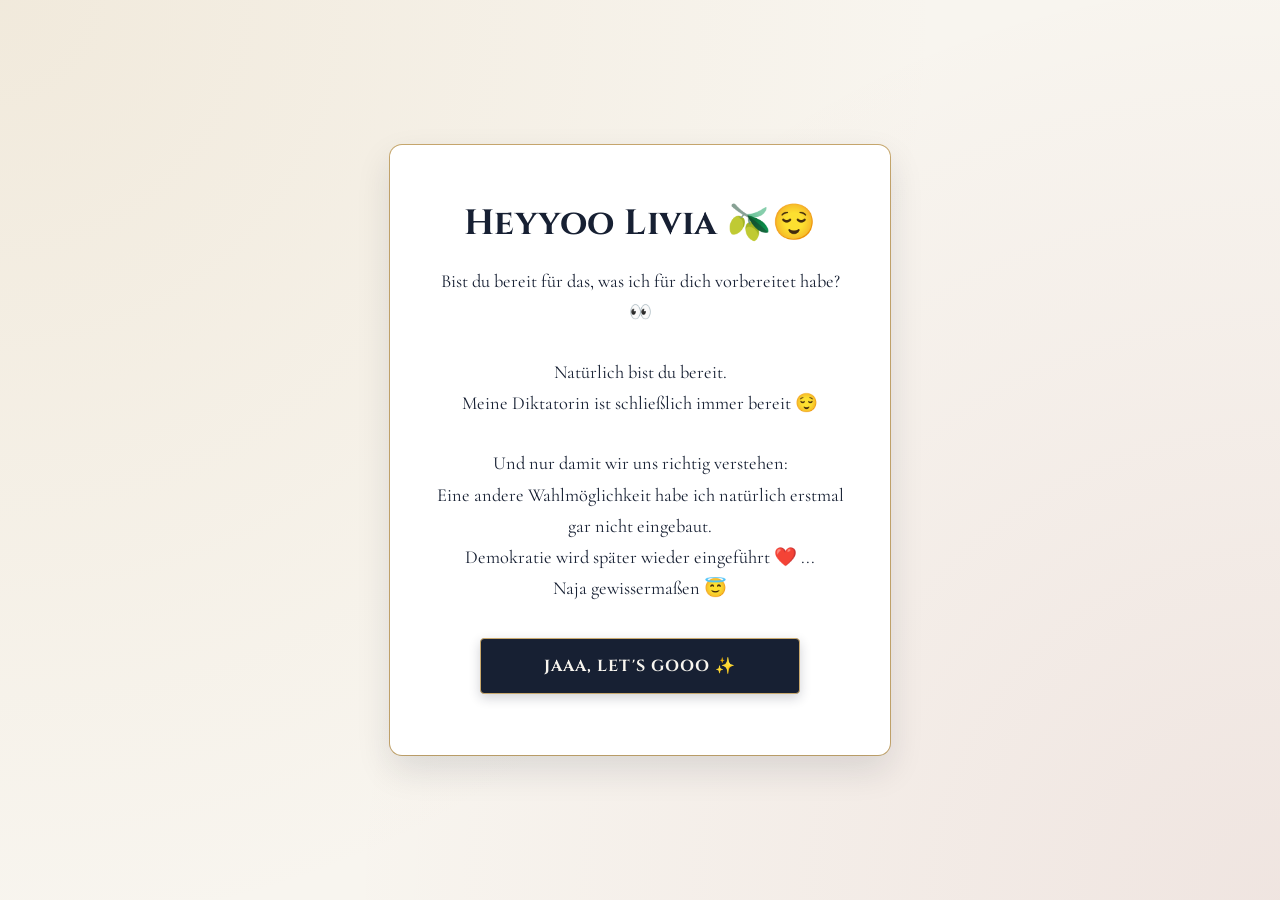
==== index.html @ 0dd21e82 "Add files via upload" ====
<!DOCTYPE html>
<html lang="de">
<head>
    <meta charset="UTF-8">
    <meta name="viewport" content="width=device-width, initial-scale=1.0">
    <title>...</title>
    <link rel="preconnect" href="https://fonts.googleapis.com">
    <link rel="preconnect" href="https://fonts.gstatic.com" crossorigin>
    <link href="https://fonts.googleapis.com/css2?family=Cinzel:wght@500;700;900&family=Cormorant+Garamond:ital,wght@0,400;0,600;0,700;1,400&display=swap" rel="stylesheet">
    <link rel="stylesheet" href="style.css">
</head>
<body class="center-content">
    <div class="card">
        <h1>Heyyoo Livia 🫒😌</h1>
        <p>Bist du bereit für das, was ich für dich vorbereitet habe? 👀</p>
        <p>Natürlich bist du bereit. <br>Meine Diktatorin ist schließlich immer bereit 😌</p>
        <p> Und nur damit wir uns richtig verstehen: <br> Eine andere Wahlmöglichkeit habe ich natürlich erstmal gar nicht eingebaut.
            <br> Demokratie wird später wieder eingeführt ❤️ ... <br> Naja gewissermaßen 😇</p>
        <button onclick="location.href='welcome.html'" class="btn-primary">JAAA, Let's gooo ✨</button>
    </div>
</body>
</html>
---- style.css ----
@import url('https://fonts.googleapis.com/css2?family=Cinzel:wght@500;700;900&family=Cormorant+Garamond:ital,wght@0,400;0,600;0,700;1,400&display=swap');

:root {
    /* Edle Jura- & Romantik-Farbpalette */
    --navy: #172033;           /* Dunkles Navy – Hauptakzent & Buttons */
    --navy-hover: #0f1624;     /* Dunkleres Navy für Hover */
    --creme: #F8F5EF;          /* Hintergründe & Text auf dunklen Flächen */
    --bordeaux: #8B2635;       /* Bordeaux – Romantik, Akzente, Alarm */
    --gold: #C9A96E;           /* Champagner/Gold – Highlights & Rahmung */
    --gold-light: #e0ca9e;     /* Helleres Gold für Hover */
    --card-bg: #ffffff;
    --text-main: #172033;
}

body {
    font-family: 'Cormorant Garamond', serif;
    background-color: var(--creme);
    /* Elegante, dezent strukturierte Hintergründe */
    background-image: radial-gradient(circle at top left, rgba(201, 169, 110, 0.15) 0%, transparent 60%),
                      radial-gradient(circle at bottom right, rgba(139, 38, 53, 0.08) 0%, transparent 60%);
    color: var(--text-main);
    margin: 0;
    display: flex;
    justify-content: center;
    align-items: center;
    min-height: 100vh;
    padding: 20px;
    box-sizing: border-box;
    text-align: center;
    overflow-x: hidden;
}

body.overflow-hidden {
    overflow: hidden !important;
}

.card {
    background: var(--card-bg);
    padding: 3.5rem 2.5rem;
    border-radius: 12px; /* Klassisch-strukturierte Ecken statt stark abgerundet */
    /* Edler Gold-Rahmen & Schatten */
    box-shadow: 0 15px 35px rgba(23, 32, 51, 0.12), 0 0 0 1px var(--gold);
    max-width: 100%;
    width: 420px;
    animation: floatCard 5s ease-in-out infinite;
    position: relative;
    z-index: 10;
}

h1, h2, h3, h4 {
    font-family: 'Cinzel', serif;
    color: var(--navy);
    margin-top: 0;
    margin-bottom: 1.2rem;
    line-height: 1.3;
    letter-spacing: 0.5px;
}

h1 { font-size: 2.2rem; font-weight: 700; }
h2 { font-size: 1.9rem; font-weight: 700; }
h3 { font-size: 1.5rem; font-weight: 600; }
h4 { font-size: 1.3rem; font-weight: 600; }

p {
    font-size: 1.15rem;
    font-weight: 400;
    line-height: 1.7;
    margin-bottom: 1.8rem;
    color: var(--text-main);
}

.button-group {
    display: flex;
    flex-direction: column;
    gap: 15px;
    align-items: center;
    width: 100%;
}

button {
    border: none;
    padding: 16px 28px;
    border-radius: 4px; /* Klassische Kanten */
    font-size: 1rem;
    font-family: 'Cinzel', serif;
    font-weight: 700;
    letter-spacing: 1px;
    text-transform: uppercase;
    cursor: pointer;
    transition: all 0.3s ease;
    margin: 5px 0;
    width: 100%;
    max-width: 320px;
}

.btn-primary { 
    background-color: var(--navy); 
    color: var(--creme); 
    border: 1px solid var(--gold);
    box-shadow: 0 4px 12px rgba(23, 32, 51, 0.2);
}

.btn-primary:hover { 
    background-color: var(--navy-hover);
    color: var(--gold);
    transform: translateY(-2px); 
    box-shadow: 0 6px 18px rgba(23, 32, 51, 0.3); 
}

.btn-secondary { 
    background-color: var(--bordeaux); 
    color: var(--creme); 
    border: 1px solid var(--gold);
    box-shadow: 0 4px 12px rgba(139, 38, 53, 0.2);
}

.btn-secondary:hover { 
    background-color: #721f2b;
    color: var(--gold);
    transform: translateY(-2px); 
    box-shadow: 0 6px 18px rgba(139, 38, 53, 0.3);
}

.btn-no { 
    background-color: transparent; 
    color: var(--navy); 
    border: 1px solid var(--navy);
    position: relative; 
    width: auto;
    min-width: 140px;
    transition: all 0.2s ease;
}

.btn-no:hover {
    background-color: rgba(23, 32, 51, 0.05);
    border-color: var(--bordeaux);
    color: var(--bordeaux);
}

.btn-whatsapp { 
    background-color: var(--bordeaux); 
    color: var(--creme); 
    border: 1px solid var(--gold);
    text-decoration: none; 
    display: flex;
    justify-content: center;
    align-items: center;
    border-radius: 4px; 
    padding: 16px 25px; 
    margin-top: 20px;
    font-family: 'Cinzel', serif;
    font-weight: 700;
    letter-spacing: 1px;
    text-transform: uppercase;
    box-shadow: 0 6px 15px rgba(139, 38, 53, 0.25);
    transition: all 0.3s ease;
    width: 85%;
    margin-left: auto;
    margin-right: auto;
    line-height: 1.4;
}

.btn-whatsapp:hover {
    background-color: #721f2b;
    color: var(--gold);
    transform: translateY(-2px);
    box-shadow: 0 8px 20px rgba(139, 38, 53, 0.35);
}

.status-box {
    margin-top: 20px;
    background: var(--creme);
    padding: 20px;
    border-radius: 8px;
    border: 1px solid var(--gold);
}

.progress-bar {
    width: 100%; 
    height: 10px; 
    background: #e2dcd0; 
    border-radius: 5px; 
    overflow: hidden; 
    margin: 15px 0;
    border: 1px solid var(--gold);
}

#progress-fill {
    width: 0%; 
    height: 100%; 
    background: var(--navy); 
    border-radius: 5px;
}

#percent {
    font-size: 1.2rem;
    font-family: 'Cinzel', serif;
    color: var(--navy);
    font-weight: 700;
    margin: 0;
}

.meme-img { 
    width: 100%; 
    max-width: 280px;
    border-radius: 8px; 
    margin: 15px 0; 
    border: 2px solid var(--gold);
    box-shadow: 0 8px 16px rgba(0,0,0,0.1);
}

.error-text { 
    color: var(--bordeaux); 
    font-size: 1.8rem;
    margin-bottom: 0.5rem;
    font-family: 'Cinzel', serif;
}

.hidden { display: none !important; }

/* Herz & Konfetti Animation */
.heart {
    position: fixed; 
    top: -10%; 
    font-size: 2.2rem; 
    z-index: 9999;
    animation: fall linear forwards;
    pointer-events: none;
    filter: drop-shadow(0 2px 4px rgba(139, 38, 53, 0.3));
}

/* Styling für das Datumsauswahl-Formular */
.date-form {
    display: flex;
    flex-direction: column;
    gap: 15px;
    text-align: left;
    width: 100%;
}

.input-group {
    display: flex;
    flex-direction: column;
    gap: 5px;
}

.input-group label {
    font-size: 0.95rem;
    font-family: 'Cinzel', serif;
    font-weight: 600;
    color: var(--navy);
    margin-left: 2px;
}

.date-input {
    padding: 12px 15px;
    border-radius: 4px;
    border: 1px solid var(--gold);
    font-family: 'Cormorant Garamond', serif;
    font-size: 1.1rem;
    outline: none;
    background-color: var(--creme);
    color: var(--text-main);
    transition: border-color 0.3s ease;
}

.date-input:focus {
    border-color: var(--navy);
}

@keyframes fall {
    0% { transform: translateY(-10vh) rotate(-15deg); opacity: 0; }
    10% { opacity: 1; }
    100% { transform: translateY(110vh) rotate(45deg); opacity: 0; }
}

@keyframes floatCard {
    0% { transform: translateY(0px); }
    50% { transform: translateY(-8px); }
    100% { transform: translateY(0px); }
}
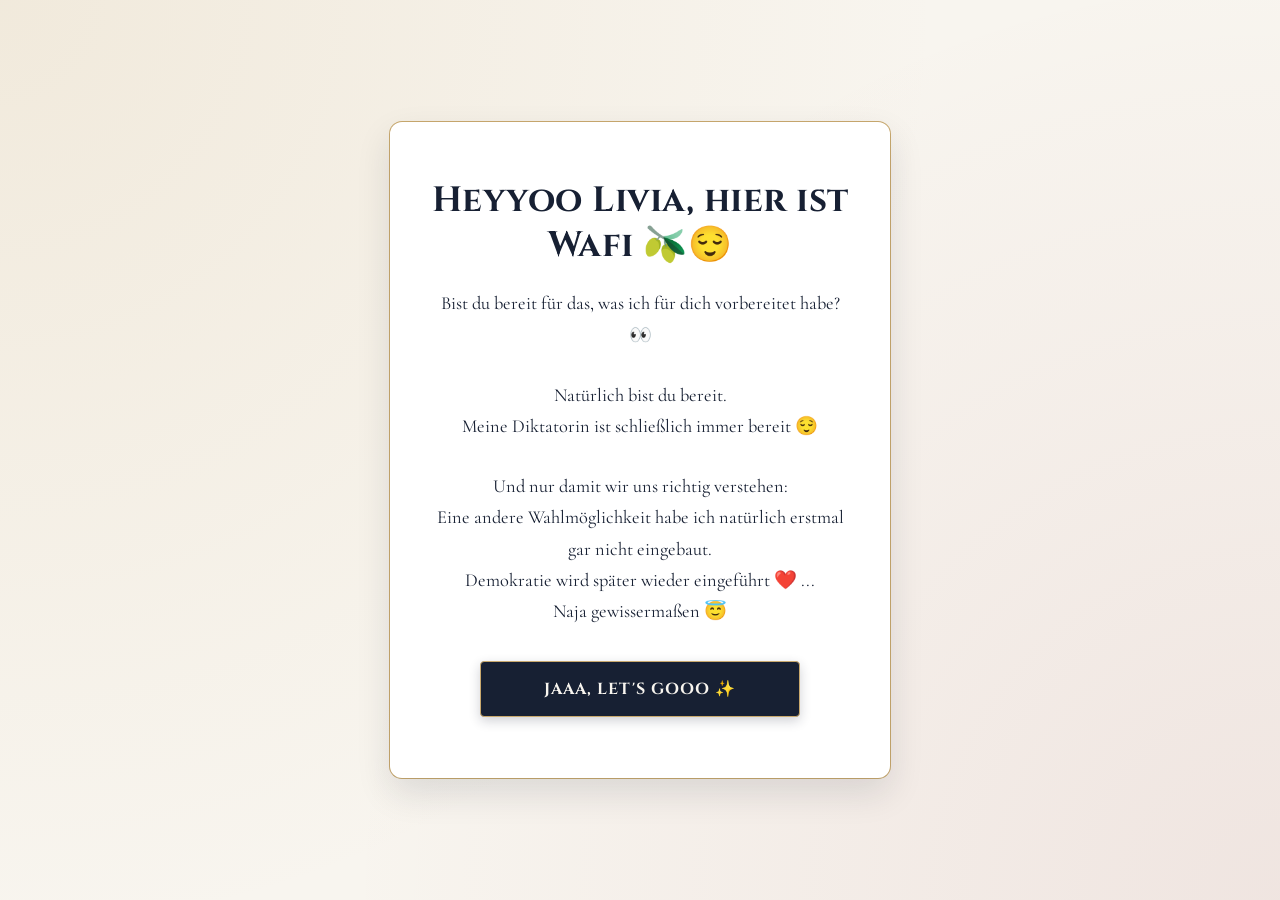
==== commit 79ac75bf: "Update greeting message in index.html" ====
--- a/index.html
+++ b/index.html
@@ -11,7 +11,7 @@
 </head>
 <body class="center-content">
     <div class="card">
-        <h1>Heyyoo Livia 🫒😌</h1>
+        <h1>Heyyoo Livia, hier ist Wafi 🫒😌</h1>
         <p>Bist du bereit für das, was ich für dich vorbereitet habe? 👀</p>
         <p>Natürlich bist du bereit. <br>Meine Diktatorin ist schließlich immer bereit 😌</p>
         <p> Und nur damit wir uns richtig verstehen: <br> Eine andere Wahlmöglichkeit habe ich natürlich erstmal gar nicht eingebaut.
@@ -19,4 +19,4 @@
         <button onclick="location.href='welcome.html'" class="btn-primary">JAAA, Let's gooo ✨</button>
     </div>
 </body>
-</html>+</html>
--- a/style.css
+++ b/style.css
@@ -27,7 +27,8 @@
     padding: 20px;
     box-sizing: border-box;
     text-align: center;
-    overflow-x: hidden;
+    overflow-x: hidden; /* Verhindert seitliches Scrollen */
+    overflow-y: auto;   /* Erlaubt vertikales Scrollen auf Smartphones */
 }
 
 body.overflow-hidden {
@@ -122,9 +123,9 @@
 }
 
 .btn-no { 
-    background-color: transparent; 
+    background-color: #E8D5D5; 
     color: var(--navy); 
-    border: 1px solid var(--navy);
+    border: 1px solid var(--bordeaux);
     position: relative; 
     width: auto;
     min-width: 140px;
@@ -132,9 +133,9 @@
 }
 
 .btn-no:hover {
-    background-color: rgba(23, 32, 51, 0.05);
+    background-color: var(--bordeaux);
     border-color: var(--bordeaux);
-    color: var(--bordeaux);
+    color: var(--creme);
 }
 
 .btn-whatsapp { 
@@ -278,4 +279,4 @@
     0% { transform: translateY(0px); }
     50% { transform: translateY(-8px); }
     100% { transform: translateY(0px); }
-}+}
